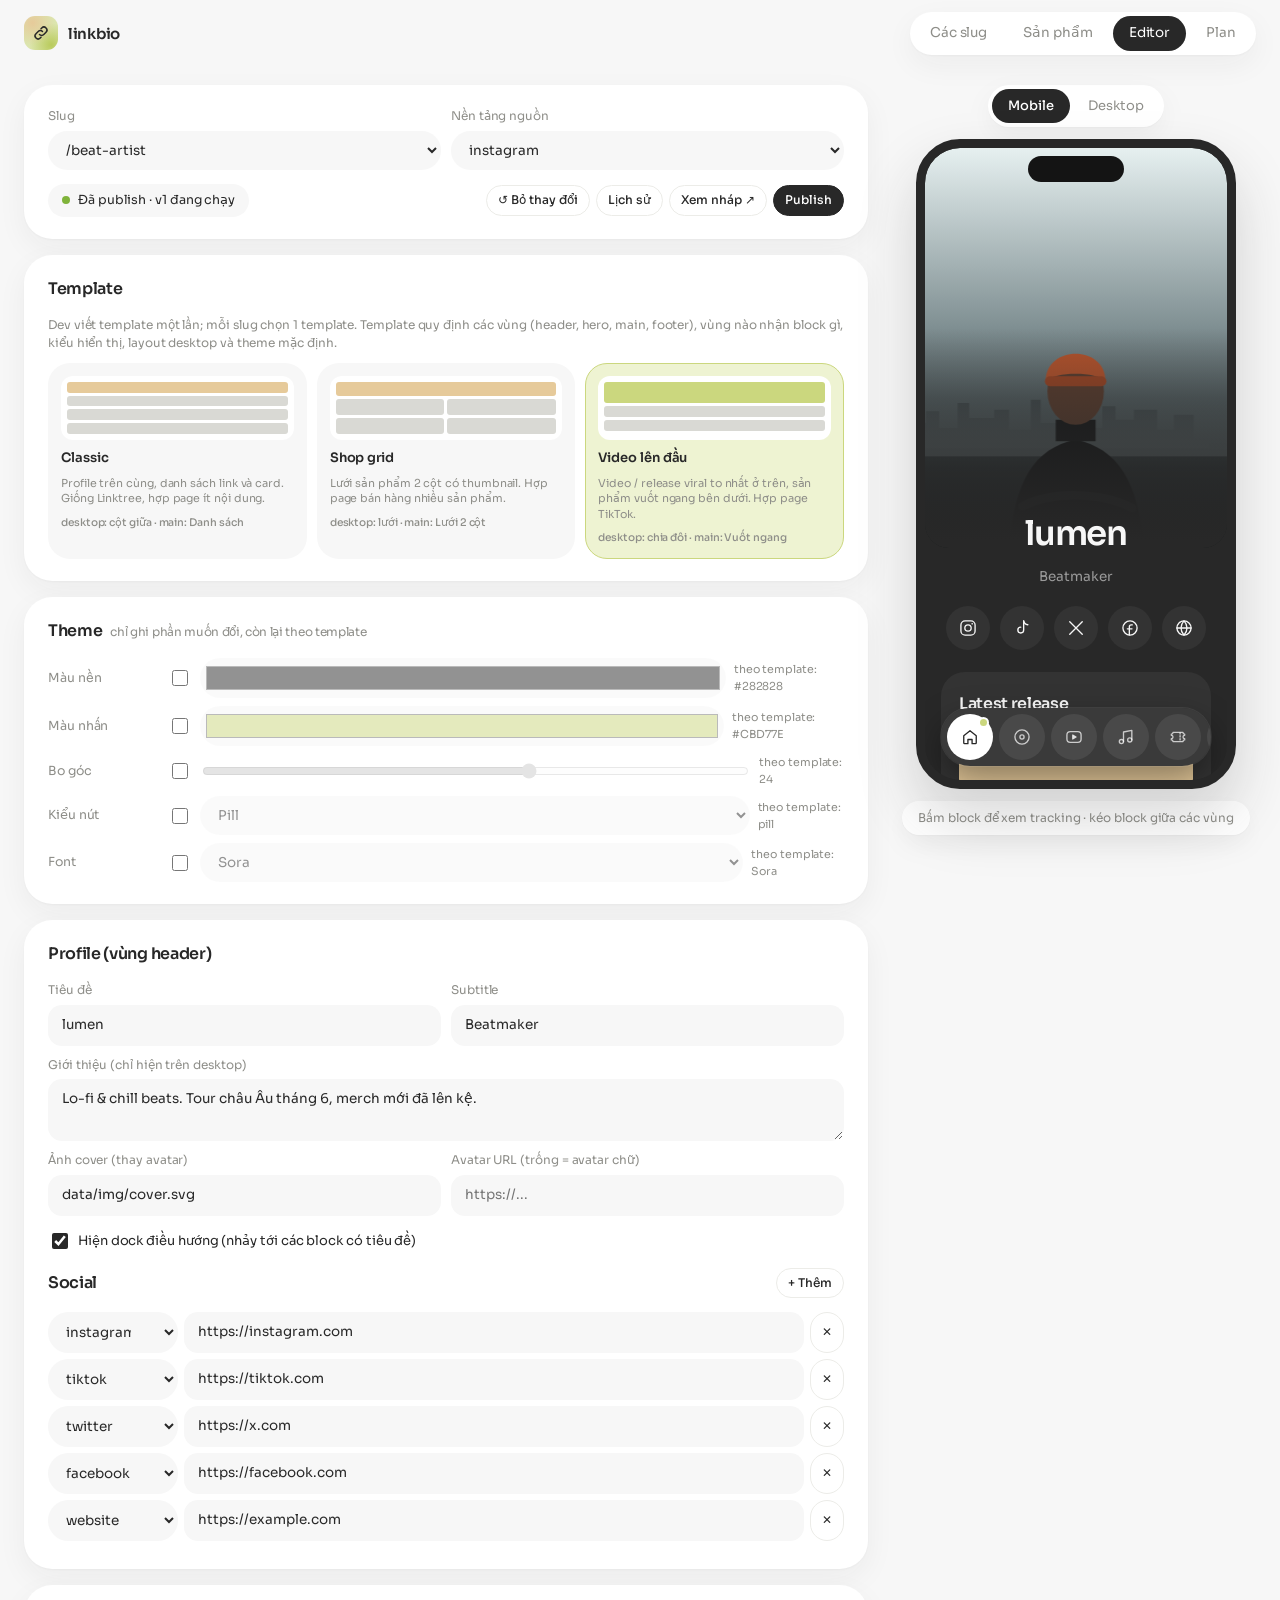
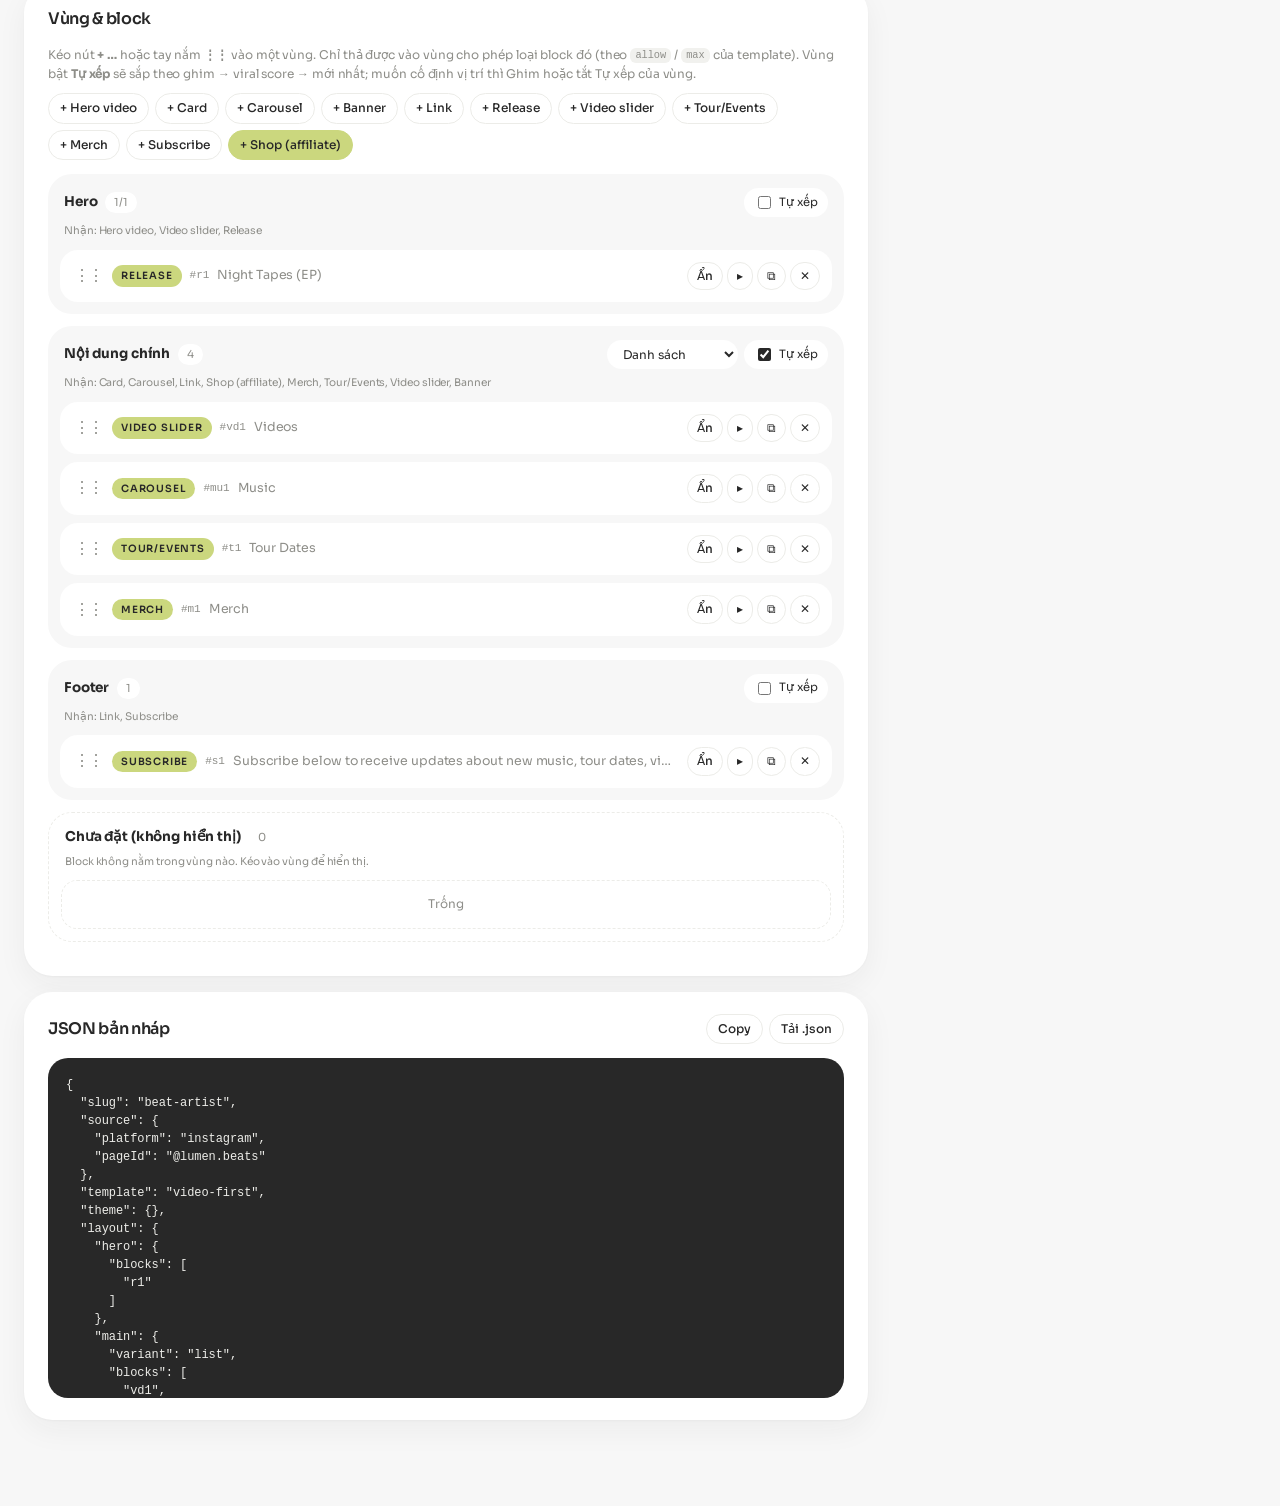
==== editor.html @ 816f0310 "Smart Link-in-Bio: plan và demo UI tĩnh - plan.html: kế hoạch hệ thống - demo/: landing theo slug, t" ====
<!doctype html>
<html lang="vi">
<head>
<meta charset="utf-8">
<meta name="viewport" content="width=device-width, initial-scale=1">
<title>Link-in-Bio Editor</title>
<link rel="preconnect" href="https://fonts.googleapis.com"><link rel="preconnect" href="https://fonts.gstatic.com" crossorigin>
<link rel="stylesheet" href="https://fonts.googleapis.com/css2?family=Sora:wght@300;400;500;600;700&display=swap">
<link rel="stylesheet" href="assets/ui.css">
<link rel="stylesheet" href="assets/page.css">
<style>
  .wrap{display:grid;grid-template-columns:minmax(0,1fr) 360px;gap:28px;max-width:1280px;margin:0 auto;padding:18px 24px 70px}
  .wrap.desk{grid-template-columns:440px minmax(0,1fr);max-width:none}
  .panel{background:var(--surface);border-radius:var(--r);padding:22px 24px;margin-bottom:16px;box-shadow:var(--shadow)}
  .panel h2{font-size:16px;font-weight:600;letter-spacing:-.02em;margin:0 0 14px;display:flex;align-items:center;gap:8px;flex-wrap:wrap}
  .panel h2 .sp{margin-left:auto;display:flex;gap:6px;flex-wrap:wrap}
  .row{display:grid;grid-template-columns:repeat(2,minmax(0,1fr));gap:10px}
  label.f{display:flex;flex-direction:column;gap:5px;font-size:12px;color:var(--muted);min-width:0}
  label.f.full{grid-column:1/-1}
  label.ck{flex-direction:row;align-items:center;gap:7px;color:var(--text);font-size:13px;padding-top:18px}
  input,select,textarea{font:inherit;font-size:13.5px;color:var(--text);background:var(--bg);border:1px solid transparent;border-radius:14px;padding:9px 13px;width:100%;min-width:0}
  select{border-radius:99px;padding-right:30px}
  input[type=checkbox]{accent-color:#282828;width:16px;height:16px;padding:0}
  input[type=color]{padding:3px;height:40px;border-radius:99px}
  input[type=range]{padding:0;accent-color:#282828}
  input:disabled,select:disabled{opacity:.5}
  textarea{resize:vertical;min-height:60px}
  input:focus,select:focus,textarea:focus{outline:3px solid var(--accent-soft);border-color:var(--olive)}
  .hint{font-size:12px;color:var(--muted);margin:0 0 10px;line-height:1.55}

  /* Thanh trạng thái publish */
  .pubbar{display:flex;align-items:center;gap:10px;flex-wrap:wrap}
  .pill-st{display:inline-flex;align-items:center;gap:8px;font-size:12.5px;background:var(--bg);border-radius:99px;padding:7px 14px}
  .pill-st i{width:8px;height:8px;border-radius:50%;background:#7fb33a}
  .pill-st.dirty i{background:#E6A23C}
  .pubbar .sp{margin-left:auto;display:flex;gap:6px;flex-wrap:wrap}

  /* Template picker */
  .tpls{display:grid;grid-template-columns:repeat(3,minmax(0,1fr));gap:10px}
  .tpl{cursor:pointer;border:1.5px solid transparent;border-radius:22px;padding:12px;background:var(--bg);display:flex;flex-direction:column;gap:8px;font-size:13px;font-weight:600}
  .tpl input{display:none}
  .tpl:has(input:checked){border-color:var(--olive);background:var(--accent-soft)}
  .tpl small{font-weight:400;color:var(--muted);font-size:11px;line-height:1.4}
  .tpl em{font-style:normal;font-size:10.5px;font-weight:500;color:var(--muted)}
  .mini{height:64px;border-radius:12px;background:var(--surface);display:grid;gap:3px;padding:6px}
  .mini i{border-radius:3px;display:block;background:#d9d9d4}
  .mini .h{background:var(--hazel)} .mini .o{background:var(--olive)}

  /* Theme override */
  .ov{display:grid;grid-template-columns:110px 22px minmax(0,1fr);gap:8px 10px;align-items:center;font-size:12.5px}
  .ov span.k{color:var(--muted)}
  .ov small{color:var(--muted);font-size:11px}

  /* Vùng & block */
  .palette{display:flex;gap:6px;flex-wrap:wrap;margin-bottom:14px}
  .palette .btn{cursor:grab}
  .zone{border-radius:24px;background:var(--bg);padding:12px;margin-bottom:12px;transition:box-shadow .15s,opacity .15s}
  .zone-h{display:flex;align-items:center;gap:8px;flex-wrap:wrap;margin:2px 4px 10px}
  .zone-h b{font-size:13.5px;letter-spacing:-.01em}
  .zone-h .cnt{font-size:11px;color:var(--muted);background:var(--surface);border-radius:99px;padding:2px 9px}
  .zone-h .allow{font-size:10.5px;color:var(--muted);width:100%;margin-top:-2px}
  .zone-h .ctl{margin-left:auto;display:flex;gap:6px;align-items:center}
  .zone-h select{font-size:12px;padding:5px 26px 5px 11px;background:var(--surface);width:auto}
  .zone-h label{display:flex;align-items:center;gap:5px;font-size:11.5px;color:var(--text);background:var(--surface);border-radius:99px;padding:5px 10px;cursor:pointer}
  .zone-h label input{width:13px;height:13px}
  .zone.unplaced{background:transparent;border:1.5px dashed var(--border)}
  .zone .empty{font-size:12px;color:var(--muted);text-align:center;padding:14px;border:1.5px dashed var(--border);border-radius:16px}
  .zone.can{box-shadow:0 0 0 2px var(--olive)}
  .zone.deny{opacity:.45}
  .zone.over{box-shadow:0 0 0 3px var(--olive),0 10px 30px rgba(203,215,126,.35)}
  .blk{border-radius:18px;padding:12px;margin-bottom:8px;background:var(--surface);transition:opacity .15s}
  .blk:last-child{margin-bottom:0}
  .blk.dragging{opacity:.35}
  .blk.is-hidden{opacity:.5}
  .blk.drop-before{box-shadow:0 -3px 0 0 var(--olive)}
  .blk.drop-after{box-shadow:0 3px 0 0 var(--olive)}
  .blk-h{display:flex;align-items:center;gap:8px}
  .blk:not(.collapsed) .blk-h{margin-bottom:10px}
  .blk.collapsed .row{display:none}
  .handle{cursor:grab;color:var(--muted);font-size:16px;line-height:1;padding:4px 2px;user-select:none;letter-spacing:-2px}
  .blk-h .ty{font-size:10px;font-weight:600;text-transform:uppercase;letter-spacing:.08em;color:#282828;background:var(--olive);padding:3px 9px;border-radius:99px;white-space:nowrap}
  .blk-h .id{font-family:ui-monospace,Menlo,monospace;font-size:11px;color:var(--muted)}
  .blk-h .sum{font-size:12.5px;color:var(--muted);white-space:nowrap;overflow:hidden;text-overflow:ellipsis;min-width:0;flex:1}
  .blk-h .tools{margin-left:auto;display:flex;gap:4px}
  .blk-h .tools .btn{padding:4px 9px}
  .items{grid-column:1/-1;border-top:1px solid var(--border);padding-top:10px;margin-top:2px}
  .item{display:grid;gap:6px;margin-bottom:6px}
  .item .handle{align-self:center}
  .item input[type=color]{height:34px}
  .soc{display:grid;grid-template-columns:130px 1fr auto;gap:6px;margin-bottom:6px}
  .colpick{display:flex;flex-wrap:wrap;gap:6px}
  .colpick .pill{display:inline-flex;align-items:center;gap:6px;background:var(--bg);border-radius:99px;padding:6px 12px;font-size:12.5px;cursor:pointer}
  .colpick input{width:14px;height:14px}

  /* Preview */
  .side{position:sticky;top:70px;align-self:start;display:flex;flex-direction:column;align-items:center;gap:12px;min-width:0}
  .phone-frame .screen .lb-page:not(:has(.lb-has-cover)){padding-top:46px}
  .browser{display:none}
  .browser .vp{position:relative;overflow:hidden}
  .browser .screen{width:1280px;height:800px;transform-origin:0 0;overflow-y:auto;position:absolute;left:0;top:0}
  .desk .phone-frame{display:none}
  .desk .browser{display:block}
  .screen [data-block-id][draggable=true]{cursor:grab}
  .screen .dnd-src{opacity:.35}
  .screen .dnd-before{box-shadow:-4px 0 0 0 #CBD77E,0 -4px 0 0 #CBD77E!important}
  .screen .dnd-after{box-shadow:4px 0 0 0 #CBD77E,0 4px 0 0 #CBD77E!important}
  .screen .lb-region.dnd-over{outline:3px solid #CBD77E;outline-offset:4px;border-radius:12px}
  .screen .lb-region.dnd-deny{outline:3px dashed #d9534f;outline-offset:4px;border-radius:12px}
  .log{font-size:12px;line-height:1.5;color:var(--muted);background:var(--surface);border-radius:20px;padding:8px 16px;box-shadow:var(--shadow);text-align:center;max-width:100%}
  pre{background:var(--code-bg);color:var(--code-text);padding:18px;border-radius:20px;overflow:auto;font-size:12px;line-height:1.5;max-height:340px;margin:0}

  /* Dialog publish / lịch sử */
  dialog{border:0;border-radius:32px;padding:0;width:min(600px,calc(100% - 24px));background:var(--surface);color:var(--text);box-shadow:0 40px 100px rgba(40,40,40,.3)}
  dialog::backdrop{background:rgba(40,40,40,.35);backdrop-filter:blur(3px)}
  .dlg{padding:24px 26px 22px}
  .dlg h3{margin:0 0 4px;font-size:20px;letter-spacing:-.03em;font-weight:600}
  .dlg .foot{display:flex;gap:8px;justify-content:flex-end;margin-top:18px;align-items:center}
  .dlg .foot .l{margin-right:auto}
  .changes{list-style:none;padding:0;margin:12px 0;display:flex;flex-direction:column;gap:6px;font-size:13px}
  .changes li{background:var(--bg);border-radius:12px;padding:8px 12px}
  .vers{display:flex;flex-direction:column;gap:8px;max-height:56vh;overflow:auto;margin-top:12px}
  .ver{background:var(--bg);border-radius:20px;padding:12px 14px;display:grid;grid-template-columns:auto minmax(0,1fr) auto;gap:4px 12px;align-items:start}
  .ver .vn{font-size:22px;font-weight:300;letter-spacing:-.04em;line-height:1}
  .ver .meta{font-size:12px;color:var(--muted)}
  .ver .note{font-size:13.5px;font-weight:500}
  .ver ul{grid-column:2/-1;margin:4px 0 0;padding-left:16px;font-size:12px;color:var(--muted)}
  .ver .acts{display:flex;gap:6px;flex-wrap:wrap;justify-content:flex-end}
  .ver.cur{box-shadow:inset 0 0 0 2px var(--olive)}
  .tag-cur{font-size:10.5px;background:var(--olive);color:#282828;border-radius:99px;padding:2px 8px;margin-left:6px;font-weight:600}

  @media (max-width:1100px){.wrap.desk{grid-template-columns:1fr}.desk .side{position:static;order:-1}}
  @media (max-width:960px){.wrap{grid-template-columns:1fr;padding:12px 16px 60px}.side{position:static;order:-1}}
  @media (max-width:560px){.row,.tpls{grid-template-columns:1fr}.soc{grid-template-columns:1fr auto}.soc select{grid-column:1/-1}}
</style>
</head>
<body>
<div class="topbar">
  <a class="brand" href="index.html"><span class="mark"><svg viewBox="0 0 24 24" fill="none" stroke="currentColor" stroke-width="2" stroke-linecap="round"><path d="M10 14a4 4 0 0 0 5.7 0l3-3a4 4 0 0 0-5.7-5.7l-1 1"/><path d="M14 10a4 4 0 0 0-5.7 0l-3 3a4 4 0 0 0 5.7 5.7l1-1"/></svg></span>linkbio</a>
  <nav>
    <a href="index.html">Các slug</a>
    <a href="products.html">Sản phẩm</a>
    <a class="on" href="editor.html">Editor</a>
    <a href="../plan.html">Plan</a>
  </nav>
</div>

<div class="wrap" id="wrap">
  <div>
    <div class="panel">
      <div class="row" style="margin-bottom:14px">
        <label class="f">Slug<select id="slugSel"></select></label>
        <label class="f">Nền tảng nguồn<select id="platform"><option>facebook</option><option>tiktok</option><option>instagram</option><option>youtube</option></select></label>
      </div>
      <div class="pubbar">
        <span class="pill-st" id="pubSt"><i></i><span>…</span></span>
        <span class="sp">
          <button class="btn sm" id="discardBtn" type="button" title="Bỏ bản nháp, quay về bản đang chạy">↺ Bỏ thay đổi</button>
          <button class="btn sm" id="historyBtn" type="button">Lịch sử</button>
          <button class="btn sm" id="openBtn" type="button">Xem nháp ↗</button>
          <button class="btn sm primary" id="publishBtn" type="button">Publish</button>
        </span>
      </div>
    </div>

    <div class="panel">
      <h2>Template</h2>
      <p class="hint">Dev viết template một lần; mỗi slug chọn 1 template. Template quy định các vùng (header, hero, main, footer), vùng nào nhận block gì, kiểu hiển thị, layout desktop và theme mặc định.</p>
      <div class="tpls" id="tpls"></div>
    </div>

    <div class="panel">
      <h2>Theme <span style="font-weight:400;font-size:12px;color:var(--muted)">chỉ ghi phần muốn đổi, còn lại theo template</span></h2>
      <div class="ov" id="themeOv"></div>
    </div>

    <div class="panel">
      <h2>Profile (vùng header)</h2>
      <div class="row">
        <label class="f">Tiêu đề<input data-p="profile.title"></label>
        <label class="f">Subtitle<input data-p="profile.subtitle"></label>
        <label class="f full">Giới thiệu (chỉ hiện trên desktop)<textarea data-p="profile.about" rows="2"></textarea></label>
        <label class="f">Ảnh cover (thay avatar)<input data-p="profile.cover" placeholder="data/img/cover.svg"></label>
        <label class="f">Avatar URL (trống = avatar chữ)<input data-p="profile.avatar" placeholder="https://..."></label>
        <label class="f full ck" style="padding-top:4px"><input type="checkbox" id="navCk"> Hiện dock điều hướng (nhảy tới các block có tiêu đề)</label>
      </div>
      <h2 style="margin-top:16px">Social<span class="sp"><button class="btn sm" id="addSoc" type="button">+ Thêm</button></span></h2>
      <div id="socials"></div>
    </div>

    <div class="panel">
      <h2>Vùng &amp; block</h2>
      <p class="hint">Kéo nút <b>+ …</b> hoặc tay nắm <b>⋮⋮</b> vào một vùng. Chỉ thả được vào vùng cho phép loại block đó (theo <code>allow</code> / <code>max</code> của template). Vùng bật <b>Tự xếp</b> sẽ sắp theo ghim → viral score → mới nhất; muốn cố định vị trí thì Ghim hoặc tắt Tự xếp của vùng.</p>
      <div class="palette" id="palette"></div>
      <div id="zones"></div>
    </div>

    <div class="panel">
      <h2>JSON bản nháp
        <span class="sp">
          <button class="btn sm" id="copyBtn" type="button">Copy</button>
          <button class="btn sm" id="dlBtn" type="button">Tải .json</button>
        </span>
      </h2>
      <pre id="json"></pre>
    </div>
  </div>

  <aside class="side">
    <div class="seg" role="tablist">
      <button type="button" class="on" data-dev="mobile">Mobile</button>
      <button type="button" data-dev="desktop">Desktop</button>
    </div>
    <div class="phone-frame"><div class="screen" id="pvMobile"></div></div>
    <div class="browser">
      <div class="bar"><i></i><i></i><i></i><span id="url">links.example.com/slug</span></div>
      <div class="vp" id="vp"><div class="screen" id="pvDesk"></div></div>
    </div>
    <div class="log" id="log">Bấm block để xem tracking · kéo block giữa các vùng</div>
  </aside>
</div>

<dialog id="pubDlg">
  <form class="dlg" method="dialog" id="pubForm">
    <h3 id="pubTitle">Publish</h3>
    <div class="hint" id="pubSub"></div>
    <ul class="changes" id="pubChanges"></ul>
    <label class="f full">Ghi chú (ai sửa gì, vì sao)<input id="pubNote" placeholder="vd. Đổi video hero theo trend tuần này"></label>
    <div class="foot">
      <button class="btn" type="button" id="pubCancel">Hủy</button>
      <button class="btn primary" type="submit">Publish &amp; build lại</button>
    </div>
  </form>
</dialog>

<dialog id="hisDlg">
  <div class="dlg">
    <h3>Lịch sử phiên bản</h3>
    <div class="hint">Mỗi lần Publish lưu 1 bản JSON. Khôi phục = publish lại nội dung bản cũ thành phiên bản mới, lịch sử không bị xóa.</div>
    <div class="vers" id="vers"></div>
    <div class="foot">
      <button class="btn sm l" type="button" id="wipeBtn" title="Xóa nháp và lịch sử của slug này trong trình duyệt">Xóa dữ liệu demo của slug</button>
      <button class="btn" type="button" id="hisClose">Đóng</button>
    </div>
  </div>
</dialog>

<script src="data/templates.js"></script>
<script src="data/sites.js"></script>
<script src="data/products.js"></script>
<script src="assets/meta.js"></script>
<script src="assets/store.js"></script>
<script src="assets/versions.js"></script>
<script src="assets/render.js"></script>
<script src="assets/editor.js"></script>
</body>
</html>
---- assets/ui.css ----
/* Giao diện chung cho hub và editor.
   Design system: Sora · #282828 · #FFFFFF · #F7F7F7 · olive #CBD77E · hazel #E6CA9A */
:root{
  --bg:#F7F7F7; --surface:#FFFFFF; --surface-2:#F1F1EE; --text:#282828; --muted:#8E8E89;
  --border:#ECECE8; --accent:#7E8E22; --accent-soft:#EEF3D2; --olive:#CBD77E; --hazel:#E6CA9A;
  --ink:#282828; --on-ink:#FFFFFF; --ok:#5d7a1c; --ok-soft:#eef3d2;
  --code-bg:#282828; --code-text:#EDEDE9;
  --shadow:0 1px 2px rgba(40,40,40,.03),0 10px 30px rgba(40,40,40,.05);
  --r:28px;
}
@media (prefers-color-scheme: dark){
  :root:not([data-theme="light"]){
    --bg:#1E1E1E; --surface:#282828; --surface-2:#333333; --text:#F7F7F7; --muted:#9a9a93;
    --border:#363636; --accent:#CBD77E; --accent-soft:#353a1f; --ink:#F7F7F7; --on-ink:#282828;
    --code-bg:#141414; --shadow:none;
  }
}
*{box-sizing:border-box}
body{margin:0;background:var(--bg);color:var(--text);font:14.5px/1.55 "Sora",-apple-system,BlinkMacSystemFont,"Segoe UI",Roboto,sans-serif;-webkit-font-smoothing:antialiased;letter-spacing:-.005em}
a{color:var(--accent)}
code{font-family:ui-monospace,SFMono-Regular,Menlo,monospace;font-size:.86em;background:var(--surface-2);padding:.12em .5em;border-radius:6px}

/* Brand mark: gradient mờ olive/hazel */
.mark{width:34px;height:34px;border-radius:11px;display:grid;place-items:center;color:#282828;flex:none;
  background:radial-gradient(circle at 25% 20%,#E6CA9A 0,transparent 60%),radial-gradient(circle at 80% 85%,#B9CB5C 0,transparent 55%),#DCE5AE}
.mark svg{width:18px;height:18px}

.topbar{display:flex;align-items:center;gap:14px;padding:12px 24px;background:var(--bg);position:sticky;top:0;z-index:5;backdrop-filter:blur(10px)}
.topbar .brand{font-weight:600;font-size:15px;display:flex;align-items:center;gap:10px;color:var(--text);text-decoration:none;letter-spacing:-.02em}
.topbar nav{display:flex;gap:4px;margin-left:auto;flex-wrap:wrap;background:var(--surface);padding:4px;border-radius:99px;box-shadow:var(--shadow)}
.topbar nav a{color:var(--muted);text-decoration:none;padding:7px 16px;border-radius:99px;font-size:13.5px}
.topbar nav a:hover{color:var(--text)}
.topbar nav a.on{background:var(--ink);color:var(--on-ink)}

.btn{display:inline-flex;align-items:center;gap:6px;font:inherit;font-size:13px;font-weight:500;padding:8px 16px;border-radius:99px;border:1px solid var(--border);background:var(--surface);color:var(--text);cursor:pointer;text-decoration:none;transition:background .15s,border-color .15s}
.btn:hover{border-color:var(--muted)}
.btn.primary{background:var(--ink);border-color:var(--ink);color:var(--on-ink)}
.btn.olive{background:var(--olive);border-color:var(--olive);color:#282828}
.btn.sm{padding:5px 11px;font-size:12px}

.seg{display:inline-flex;background:var(--surface);border-radius:99px;padding:4px;gap:2px;box-shadow:var(--shadow)}
.seg button{font:inherit;font-size:13px;border:0;background:transparent;color:var(--muted);padding:7px 16px;border-radius:99px;cursor:pointer}
.seg button.on{background:var(--ink);color:var(--on-ink);font-weight:500}

.phone-frame{width:320px;max-width:100%;height:650px;border-radius:44px;border:9px solid #282828;background:#282828;overflow:hidden;box-shadow:0 30px 60px rgba(40,40,40,.18);position:relative}
.phone-frame::before{content:"";position:absolute;top:8px;left:50%;transform:translateX(-50%);width:96px;height:26px;background:#141414;border-radius:99px;z-index:2}
.phone-frame iframe,.phone-frame .screen{width:100%;height:100%;border:0;display:block;border-radius:35px;overflow-y:auto;scrollbar-width:none}
.phone-frame .screen::-webkit-scrollbar{display:none}

.browser{width:100%;border-radius:22px;overflow:hidden;background:var(--surface);box-shadow:0 30px 60px rgba(40,40,40,.12)}
.browser .bar,.browser .tb{height:38px;background:var(--surface);display:flex;align-items:center;gap:7px;padding:0 16px;border-bottom:1px solid var(--border)}
.browser .bar i,.browser .tb i{width:10px;height:10px;border-radius:50%;background:var(--border)}
.browser .bar span,.browser .tb span{margin-left:10px;font-size:11.5px;color:var(--text);font-weight:500;background:var(--surface-2);border-radius:99px;padding:4px 14px}

@media (max-width:700px){.topbar{padding:10px 16px}.topbar nav a{padding:6px 12px}}
---- assets/page.css ----
/* Landing page — design system:
   Sora · Lunar Shadow #282828 · Clean White #FFFFFF · Gray Whisper #F7F7F7
   Gentle Olive #CBD77E · Winter Hazel #E6CA9A
   Scoped dưới .lb-root để dùng chung ở editor preview. Mobile-first; desktop
   dùng container query để preview desktop trong editor đúng như trang thật. */
.lb-root{
  --lb-bg:#F7F7F7; --lb-accent:#CBD77E; --lb-cols:2;
  --lb-ink:#282828; --lb-ink-2:#323232; --lb-on-ink:#FFFFFF;
  --lb-olive:#CBD77E; --lb-hazel:#E6CA9A;
  --lb-card:#FFFFFF; --lb-soft:#F3F3F0; --lb-text:#282828; --lb-muted:#8E8E89; --lb-line:#EDEDE9;
  --lb-tint:color-mix(in srgb,var(--lb-accent) 26%,var(--lb-card));
  --lb-shadow:0 1px 2px rgba(40,40,40,.03),0 10px 30px rgba(40,40,40,.05);
  --lb-r:28px; --lb-r-in:20px; --lb-pad:16px;
  container-type:inline-size; position:relative;
  background:var(--lb-bg); color:var(--lb-text);
  font-family:var(--lb-font,"Sora",-apple-system,BlinkMacSystemFont,"Segoe UI",Roboto,sans-serif);
  -webkit-font-smoothing:antialiased; letter-spacing:-.005em;
}
.lb-root.lb-white{--lb-card:#F7F7F7; --lb-soft:#FFFFFF; --lb-shadow:none}
.lb-root.lb-dark{
  --lb-card:#333333; --lb-soft:#3C3C3C; --lb-text:#F7F7F7; --lb-muted:rgba(247,247,247,.55); --lb-line:rgba(255,255,255,.08);
  --lb-ink:#F7F7F7; --lb-ink-2:#EDEDE9; --lb-on-ink:#282828; --lb-shadow:none;
  --lb-tint:color-mix(in srgb,var(--lb-accent) 22%,#333333);
}
.lb-root *{box-sizing:border-box}
.lb-page{max-width:480px;margin:0 auto;padding:28px var(--lb-pad) 20px;position:relative}
.lb-root a{color:inherit;text-decoration:none;-webkit-tap-highlight-color:transparent}
.lb-ic{display:grid;place-items:center;width:20px;height:20px;flex:none}
.lb-ic svg{width:100%;height:100%}

/* Nút tròn dùng chung */
.lb-round{flex:none;width:44px;height:44px;border-radius:50%;display:grid;place-items:center;background:var(--lb-soft);color:var(--lb-text);transition:transform .2s,background .2s}
.lb-round-sm{width:34px;height:34px}
.lb-round-sm .lb-ic{width:16px;height:16px}
.lb-root .lb-round-olive{background:var(--lb-olive);color:#282828}
.lb-root .lb-round-white{background:#FFFFFF;color:#282828}
a:hover > .lb-round:last-child,a:hover .lb-pr-go{transform:rotate(45deg)}
.lb-chip{display:inline-flex;align-items:center;font-size:11.5px;font-weight:500;color:#5f5f5a;background:#FFFFFF;border:1px solid #EDEDE9;padding:5px 12px;border-radius:99px;white-space:nowrap}

.lb-cover{display:none;background:radial-gradient(circle at 20% 30%,var(--lb-hazel),transparent 55%),radial-gradient(circle at 80% 70%,var(--lb-olive),transparent 55%),#E9EBDD;background-size:cover;background-position:center}

/* ---------- Profile ---------- */
.lb-profile{text-align:center;margin-bottom:22px}
.lb-avatar{width:92px;height:92px;border-radius:50%;margin:0 auto 14px;display:grid;place-items:center;object-fit:cover;flex:none;
  box-shadow:0 0 0 4px var(--lb-card),0 12px 30px rgba(40,40,40,.10)}
.lb-avatar-blob{font-size:34px;font-weight:600;color:#282828;
  background:radial-gradient(circle at 25% 20%,#E6CA9A 0,transparent 58%),radial-gradient(circle at 80% 85%,#B9CB5C 0,transparent 55%),#DCE5AE}
.lb-title{font-size:24px;margin:0 0 4px;letter-spacing:-.03em;font-weight:600}
.lb-subtitle{margin:0;color:var(--lb-muted);font-size:13.5px;font-weight:400}
.lb-about{display:none;margin:14px 0 0;color:var(--lb-muted);font-size:14px;line-height:1.65;font-weight:300}
.lb-socials{display:flex;justify-content:center;gap:10px;margin-top:18px;flex-wrap:wrap}
.lb-social{width:44px;height:44px;display:grid;place-items:center;border-radius:50%;background:var(--lb-card);box-shadow:var(--lb-shadow);transition:transform .15s,background .15s}
.lb-social:hover{transform:translateY(-2px);background:var(--lb-olive);color:#282828}

/* Profile có ảnh cover: tràn viền, mờ dần xuống nền */
.lb-has-cover{margin-top:-28px}
.lb-has-cover .lb-avatar{display:none}
.lb-pcover{position:relative;height:400px;margin:0 calc(-1 * var(--lb-pad));background-size:cover;background-position:center top;border-radius:0 0 var(--lb-r) var(--lb-r)}
.lb-pcover::after{content:"";position:absolute;inset:0;border-radius:inherit;background:linear-gradient(to bottom,transparent 45%,var(--lb-bg) 98%)}
.lb-has-cover .lb-pinfo{position:relative;margin-top:-40px}
.lb-has-cover .lb-title{font-size:34px;letter-spacing:-.04em;margin:0 0 6px}

/* ---------- Blocks ---------- */
.lb-blocks{display:flex;flex-direction:column;gap:14px}
/* Vùng của template: hero / main / footer. Kiểu hiển thị của vùng: list | grid-2 | carousel */
.lb-region{display:flex;flex-direction:column;gap:14px;min-width:0}
.lb-v-grid-2{display:grid;grid-template-columns:repeat(2,minmax(0,1fr));gap:12px;align-items:stretch}
.lb-v-grid-2 > .lb-wide{grid-column:1/-1}
.lb-track{display:flex;gap:12px;overflow-x:auto;scroll-snap-type:x mandatory;scrollbar-width:none;margin:0 calc(-1 * var(--lb-pad));padding:2px var(--lb-pad) 8px}
.lb-track::-webkit-scrollbar{display:none}
.lb-track > .lb-block{flex:0 0 64%;scroll-snap-align:start}
/* Card trong lưới / hàng vuốt: dạng dọc, nút ↗ hoặc số liệu ở góc */
.lb-v-grid-2 > .lb-card:not(.lb-wide),.lb-track > .lb-card{flex-direction:column;align-items:flex-start;gap:12px;padding:16px;position:relative}
.lb-v-grid-2 > .lb-card:not(.lb-wide) > .lb-round,.lb-track > .lb-card > .lb-round,
.lb-v-grid-2 > .lb-card:not(.lb-wide) > .lb-metric,.lb-track > .lb-card > .lb-metric{position:absolute;right:12px;top:12px}
.lb-v-grid-2 > .lb-card:not(.lb-wide) > .lb-metric,.lb-track > .lb-card > .lb-metric{font-size:24px}
.lb-v-grid-2 > .lb-card:not(.lb-wide) .lb-card-title,.lb-track > .lb-card .lb-card-title{font-size:14px}
/* Vùng trống (chỉ hiện trong editor để thả block vào) */
.lb-region-empty{border:2px dashed rgba(128,128,128,.35);border-radius:var(--lb-r);min-height:68px;display:grid;place-items:center}
.lb-empty-hint{font-size:12px;color:var(--lb-muted)}
/* Kiểu nút "rounded" (theme.button) thay cho pill */
.lb-btn-rounded .lb-link,.lb-root.lb-btn-rounded .lb-ev-btn,.lb-root.lb-btn-rounded .lb-sub-btn,.lb-root.lb-btn-rounded .lb-rel-cta,.lb-btn-rounded .lb-shop-tab{border-radius:14px}
.lb-btn-rounded .lb-sub-form,.lb-btn-rounded .lb-sub-ok{border-radius:18px}
.lb-btn-rounded .lb-link .lb-round,.lb-btn-rounded .lb-banner .lb-round{border-radius:12px}
.lb-block{display:block;transition:transform .2s ease,box-shadow .2s ease;min-width:0;scroll-margin-top:16px}
a.lb-block:active{transform:scale(.985)}
.lb-card-shell,.lb-section{background:var(--lb-card);border-radius:var(--lb-r);box-shadow:var(--lb-shadow)}
.lb-section{padding:20px 18px}

.lb-sec-h{display:flex;align-items:center;justify-content:space-between;gap:12px;margin:0 0 16px}
.lb-sec-title{font-size:16px;font-weight:600;letter-spacing:-.02em;margin:0}
.lb-viewall{display:inline-flex;align-items:center;gap:8px;font-size:12px;color:var(--lb-muted);white-space:nowrap}
.lb-viewall:hover{color:var(--lb-text)}

.lb-ph-ic{width:28px;height:28px;color:rgba(40,40,40,.55)}

/* Hero video */
.lb-hero{padding:10px}
.lb-hero-media{position:relative;aspect-ratio:16/10;display:grid;place-items:center;border-radius:var(--lb-r-in);overflow:hidden}
.lb-root .lb-play{width:60px;height:60px;background:var(--lb-olive);color:#282828;box-shadow:0 0 0 8px rgba(203,215,126,.35)}
.lb-play .lb-ic{width:22px;height:22px;margin-left:3px}
.lb-badge{position:absolute;left:12px;top:12px}
.lb-hero-foot{display:flex;align-items:center;gap:12px;padding:12px 6px 4px 10px}
.lb-hero-text{flex:1;font-weight:600;font-size:16px;letter-spacing:-.02em}

/* Carousel */
.lb-car-track{display:flex;gap:12px;overflow-x:auto;scroll-snap-type:x mandatory;scrollbar-width:none;margin:0 -18px;padding:0 18px}
.lb-car-track::-webkit-scrollbar{display:none}
.lb-car-item{flex:none;width:136px;scroll-snap-align:start}
.lb-car-media{height:136px;border-radius:var(--lb-r-in);display:grid;place-items:center;background-color:var(--lb-soft);background-repeat:no-repeat;background-position:center;background-size:78% auto}
.lb-car-text{padding:10px 4px 0;font-size:13px;font-weight:500;white-space:nowrap;overflow:hidden;text-overflow:ellipsis}

/* Card dạng hàng (như "Energy Consumption") */
.lb-card{display:flex;align-items:center;gap:14px;padding:14px 14px 14px 14px}
.lb-card-media{flex:none;width:56px;height:56px;border-radius:50%;display:grid;place-items:center}
.lb-card-ic{background:var(--lb-tint);color:#5d6a1c}
.lb-dark .lb-card-ic{color:var(--lb-olive)}
.lb-card-body{flex:1;min-width:0}
.lb-card-title{font-weight:600;font-size:15px;letter-spacing:-.02em;display:flex;align-items:center;gap:8px;flex-wrap:wrap}
.lb-card-sub{color:var(--lb-muted);font-size:12px;margin-top:3px}
.lb-root .lb-hot{font-size:10.5px;font-weight:600;background:var(--lb-olive);color:#282828;padding:2px 9px;border-radius:99px}
.lb-metric{flex:none;font-size:34px;font-weight:300;letter-spacing:-.04em;line-height:1;padding-right:4px}
.lb-metric small{font-size:10px;color:var(--lb-muted);margin-left:4px;letter-spacing:0}

/* Link: pill trắng · primary: pill sọc tối (như "Intercom call") */
.lb-link{display:flex;align-items:center;gap:12px;padding:8px 8px 8px 22px;border-radius:99px;background:var(--lb-card);box-shadow:var(--lb-shadow);font-weight:500;font-size:15px}
.lb-link-t{flex:1;min-width:0;white-space:nowrap;overflow:hidden;text-overflow:ellipsis}
.lb-root .lb-link-primary{padding:8px;color:var(--lb-on-ink);text-align:center;font-weight:600;
  background:repeating-linear-gradient(135deg,var(--lb-ink) 0 16px,var(--lb-ink-2) 16px 32px);box-shadow:0 12px 28px rgba(40,40,40,.18)}
.lb-link-primary .lb-round{width:52px;height:52px}
.lb-link:hover{transform:translateY(-2px)}

/* Banner: nền olive/hazel */
.lb-root .lb-banner{display:flex;align-items:center;gap:14px;padding:20px 14px 20px 22px;border-radius:var(--lb-r);color:#282828;
  background:radial-gradient(circle at 92% 0%,rgba(255,255,255,.55),transparent 45%),var(--lb-accent)}
.lb-banner-body{flex:1;min-width:0}
.lb-banner-title{font-weight:600;font-size:17px;letter-spacing:-.02em}
.lb-banner-sub{font-size:12.5px;opacity:.7;margin-top:3px}

/* Release */
.lb-rel-card{display:block;position:relative;border-radius:var(--lb-r-in);overflow:hidden}
.lb-rel-art{aspect-ratio:1/1;background-repeat:no-repeat;background-position:center 40%;background-size:64% auto;transition:transform .4s}
.lb-rel-card:hover .lb-rel-art{transform:scale(1.025)}
.lb-root .lb-rel-cta{position:absolute;left:50%;bottom:8%;transform:translateX(-50%);display:inline-flex;align-items:center;gap:8px;background:#FFFFFF;color:#282828;font-weight:600;font-size:14px;padding:11px 20px 11px 16px;border-radius:99px;white-space:nowrap;box-shadow:0 8px 20px rgba(40,40,40,.12)}
.lb-rel-cta .lb-ic{width:16px;height:16px}
.lb-rel-name{font-size:13px;color:var(--lb-muted);margin-top:12px;padding-left:4px}

/* Video slider */
.lb-vid-box{position:relative}
.lb-vid-track{display:flex;overflow-x:auto;scroll-snap-type:x mandatory;scrollbar-width:none;border-radius:var(--lb-r-in)}
.lb-vid-track::-webkit-scrollbar{display:none}
.lb-vid-item{flex:0 0 100%;scroll-snap-align:start;position:relative}
.lb-vid-art{aspect-ratio:16/10;background-repeat:no-repeat;background-position:center;background-size:auto 46%;display:grid;place-items:center}
.lb-vid-cap{position:absolute;left:12px;bottom:12px}
.lb-vid-nav{position:absolute;top:50%;transform:translateY(-50%);width:40px;height:40px;border-radius:50%;border:0;cursor:pointer;
  background:#FFFFFF;color:#282828;display:grid;place-items:center;box-shadow:0 6px 16px rgba(40,40,40,.12);transition:transform .15s}
.lb-vid-nav .lb-ic{width:18px;height:18px}
.lb-vid-nav:hover{transform:translateY(-50%) scale(1.06)}
.lb-prev{left:12px}.lb-next{right:12px}

/* Events: danh sách có vạch ngăn (như "Energy saving") */
.lb-ev-list{display:flex;flex-direction:column}
.lb-ev{display:flex;align-items:center;gap:14px;padding:14px 0;border-top:1px solid var(--lb-line);transition:opacity .15s}
.lb-ev:first-child{border-top:0;padding-top:2px}
.lb-ev:hover{opacity:.8}
.lb-ev-date{flex:none;width:56px;height:56px;border-radius:50%;background:var(--lb-tint);display:flex;flex-direction:column;align-items:center;justify-content:center;line-height:1}
.lb-ev-d{font-size:20px;font-weight:300;letter-spacing:-.04em}
.lb-ev-m{font-size:9.5px;font-weight:600;letter-spacing:.08em;margin-top:3px;color:var(--lb-muted)}
.lb-ev-info{flex:1;min-width:0}
.lb-ev-venue{font-weight:600;font-size:15px;letter-spacing:-.02em}
.lb-ev-city{font-size:12px;margin-top:3px;color:var(--lb-muted)}
.lb-root .lb-ev-btn{flex:none;background:var(--lb-ink);color:var(--lb-on-ink);font-size:12.5px;font-weight:500;padding:9px 16px;border-radius:99px}

/* Products */
.lb-pr-grid{display:grid;grid-template-columns:repeat(2,minmax(0,1fr));gap:12px}
.lb-pr{display:block}
.lb-pr-img{position:relative;aspect-ratio:1/1;background:var(--lb-soft) center/80% auto no-repeat;border-radius:var(--lb-r-in);display:grid;place-items:center}
.lb-root .lb-pr-go{position:absolute;right:8px;top:8px;background:var(--lb-card)}
.lb-pr-name{font-size:14px;margin-top:12px;font-weight:600;letter-spacing:-.02em;padding-left:4px}
.lb-pr-price{font-size:22px;font-weight:300;letter-spacing:-.04em;margin-top:2px;padding-left:4px}

/* Shop (sản phẩm affiliate theo bộ sưu tập) */
.lb-shop-tabs{display:flex;gap:8px;overflow-x:auto;scrollbar-width:none;margin:-2px -18px 12px;padding:0 18px}
.lb-shop-tabs::-webkit-scrollbar{display:none}
.lb-shop-tab{flex:none;font:inherit;font-size:12.5px;font-weight:500;border:0;border-radius:99px;padding:8px 16px;background:var(--lb-soft);color:var(--lb-text);cursor:pointer;transition:background .15s}
.lb-root .lb-shop-tab.on{background:var(--lb-ink);color:var(--lb-on-ink)}
.lb-shop-count{font-size:11.5px;color:var(--lb-muted);margin:0 0 12px 2px}
.lb-shop-empty{grid-column:1/-1;text-align:center;color:var(--lb-muted);font-size:13px;padding:24px;background:var(--lb-soft);border-radius:var(--lb-r-in)}
.lb-pr-name{display:-webkit-box;-webkit-line-clamp:2;-webkit-box-orient:vertical;overflow:hidden}

/* Subscribe */
.lb-sub-text{color:var(--lb-muted);font-size:13.5px;line-height:1.65;margin:-6px 0 16px;font-weight:300}
.lb-sub-form{display:flex;background:var(--lb-soft);border-radius:99px;padding:5px;gap:6px}
.lb-sub-input{flex:1;min-width:0;border:0;background:transparent;font:inherit;font-size:14px;color:var(--lb-text);padding:8px 14px;outline:none}
.lb-sub-input::placeholder{color:var(--lb-muted)}
.lb-root .lb-sub-btn{flex:none;border:0;background:var(--lb-ink);color:var(--lb-on-ink);font:inherit;font-weight:600;font-size:14px;padding:11px 20px;border-radius:99px;cursor:pointer}
.lb-sub-ok{display:flex;align-items:center;gap:12px;background:var(--lb-soft);border-radius:99px;padding:6px 18px 6px 6px;font-weight:500;font-size:14px}

/* ---------- Dock nổi (nav) ---------- */
.lb-root .lb-dock{position:sticky;bottom:14px;z-index:5;display:flex;gap:6px;width:max-content;max-width:100%;overflow-x:auto;scrollbar-width:none;
  margin:18px auto 0;padding:6px;border-radius:99px;background:#282828;box-shadow:0 14px 34px rgba(40,40,40,.28)}
.lb-dark .lb-dock{background:#3A3A3A;box-shadow:0 0 0 1px rgba(255,255,255,.08),0 14px 34px rgba(0,0,0,.4)}
.lb-dock::-webkit-scrollbar{display:none}
.lb-root .lb-dock-i{position:relative;flex:none;width:46px;height:46px;border-radius:50%;display:grid;place-items:center;color:rgba(255,255,255,.72);background:rgba(255,255,255,.08);transition:background .2s,color .2s}
.lb-root .lb-dock-i:hover{color:#fff;background:rgba(255,255,255,.16)}
.lb-root .lb-dock-i.on{background:#FFFFFF;color:#282828}
.lb-dock-i.on::after{content:"";position:absolute;top:5px;right:6px;width:7px;height:7px;border-radius:50%;background:#CBD77E;box-shadow:0 0 0 2px #fff}
.lb-dock-t{display:none}

.lb-foot{text-align:center;color:var(--lb-muted);font-size:11.5px;margin-top:26px}

@keyframes lbFlash{0%{box-shadow:0 0 0 0 var(--lb-olive);transform:scale(1.02)}100%{box-shadow:0 0 0 16px transparent;transform:scale(1)}}
.lb-flash{animation:lbFlash 1.1s ease-out}

/* =================== DESKTOP (container >= 760px) =================== */
@container (min-width:760px){
  .lb-about{display:block}
  .lb-blocks,.lb-region{gap:18px}
  .lb-v-grid-2{grid-template-columns:repeat(var(--lb-cols),minmax(0,1fr));gap:18px}
  .lb-track{margin:0;padding:2px 0 8px;gap:18px}
  .lb-track > .lb-block{flex-basis:calc((100% - 36px) / 3)}
  a.lb-block:hover{transform:translateY(-3px);box-shadow:0 16px 36px rgba(40,40,40,.09)}
  .lb-section{padding:24px}
  .lb-sec-title{font-size:18px}
  .lb-car-track{margin:0 -24px;padding:0 24px}
  .lb-shop-tabs{margin:-2px -24px 12px;padding:0 24px}
  /* Card 1 ô: dạng dọc */
  .lb-v-grid-2 > .lb-card:not(.lb-wide),.lb-track > .lb-card{padding:22px;gap:16px}
  .lb-v-grid-2 > .lb-card:not(.lb-wide) .lb-card-media,.lb-track > .lb-card .lb-card-media{width:64px;height:64px}
  .lb-card{position:relative}
  .lb-link:not(.lb-wide){align-self:start}
  .lb-hero-text{font-size:18px}
  .lb-car-item{width:170px}
  .lb-car-media{height:170px}
  .lb-release.lb-wide .lb-rel-art{aspect-ratio:2.2/1;background-size:auto 60%}
  .lb-video.lb-wide .lb-vid-art{aspect-ratio:21/9}
  .lb-ev-list{display:grid;grid-template-columns:repeat(2,minmax(0,1fr));column-gap:28px}
  .lb-ev:nth-child(2){border-top:0;padding-top:2px}
  .lb-pr-grid{grid-template-columns:repeat(4,minmax(0,1fr));gap:16px}
  .lb-sub-form{max-width:520px}
  /* Dock có nhãn chữ trên desktop */
  .lb-root .lb-dock-i{width:auto;padding:0 18px 0 13px;border-radius:99px;display:flex;gap:8px;font-size:13px;font-weight:500}
  .lb-dock-t{display:inline}
  .lb-dock-i.on::after{display:none}

  /* --- center: card giữa nổi trên cover --- */
  .lb-d-center{--lb-pad:36px}
  .lb-d-center .lb-cover{display:block;position:absolute;left:0;right:0;top:0;height:320px;border-radius:0 0 40px 40px}
  .lb-d-center .lb-page{max-width:660px;margin-top:150px;padding-top:36px;background:var(--lb-bg);border-radius:36px;box-shadow:0 30px 80px rgba(40,40,40,.12)}
  .lb-d-center .lb-avatar{width:112px;height:112px;margin-top:-92px}
  .lb-d-center .lb-title{font-size:30px}
  .lb-d-center .lb-has-cover{margin-top:-36px}
  .lb-d-center .lb-pcover{height:360px;border-radius:36px 36px 0 0}
  .lb-d-center .lb-pr-grid{grid-template-columns:repeat(2,minmax(0,1fr))}
  .lb-d-center .lb-ev-list{grid-template-columns:1fr}
  .lb-d-center .lb-ev:nth-child(2){border-top:1px solid var(--lb-line);padding-top:14px}

  /* --- split: profile dính trái, nội dung phải --- */
  .lb-d-split{--lb-pad:0px}
  .lb-d-split .lb-page{max-width:1220px;padding:40px;display:grid;grid-template-columns:360px minmax(0,1fr);gap:0 28px;align-items:start}
  .lb-d-split .lb-profile{grid-column:1;grid-row:1 / span 2;position:sticky;top:28px;margin:0;text-align:left;background:var(--lb-card);border-radius:36px;padding:30px;overflow:hidden;box-shadow:var(--lb-shadow)}
  .lb-d-split .lb-blocks{grid-column:2;grid-row:1}
  .lb-d-split .lb-dock{grid-column:2;grid-row:2}
  .lb-d-split .lb-avatar{width:104px;height:104px;margin:0 0 18px}
  .lb-d-split .lb-title{font-size:32px;line-height:1.15}
  .lb-d-split .lb-socials{justify-content:flex-start}
  .lb-d-split .lb-foot{grid-column:1/-1;grid-row:3}
  .lb-d-split .lb-has-cover{margin-top:0;padding-top:0}
  .lb-d-split .lb-pcover{height:340px;margin:0 -30px;border-radius:0}
  .lb-d-split .lb-has-cover .lb-pinfo{margin-top:-44px}
  .lb-d-split .lb-has-cover .lb-title{font-size:44px}

  /* --- grid: cover lớn + profile ngang + lưới nhiều cột --- */
  .lb-d-grid{--lb-pad:36px}
  .lb-d-grid .lb-cover{display:block;width:calc(100% - 72px);max-width:1144px;height:300px;margin:28px auto 0;border-radius:36px;background-position:center 30%}
  .lb-d-grid .lb-page{max-width:1180px;padding-top:0}
  .lb-d-grid .lb-profile{display:flex;align-items:flex-start;gap:24px;text-align:left;margin:0 0 26px;padding:0 28px}
  .lb-d-grid .lb-pcover{display:none}
  .lb-d-grid .lb-has-cover{margin-top:0}
  .lb-d-grid .lb-has-cover .lb-avatar{display:grid}
  .lb-d-grid .lb-has-cover .lb-pinfo{margin-top:0}
  .lb-d-grid .lb-avatar{width:132px;height:132px;margin:-66px 0 0;font-size:48px}
  .lb-d-grid .lb-pinfo{padding-top:16px;flex:1;min-width:0}
  .lb-d-grid .lb-title,.lb-d-grid .lb-has-cover .lb-title{font-size:34px;margin-top:0}
  .lb-d-grid .lb-socials{justify-content:flex-start}
  .lb-d-grid .lb-about{max-width:640px}
  .lb-d-grid .lb-hero-media{aspect-ratio:3/1}
}
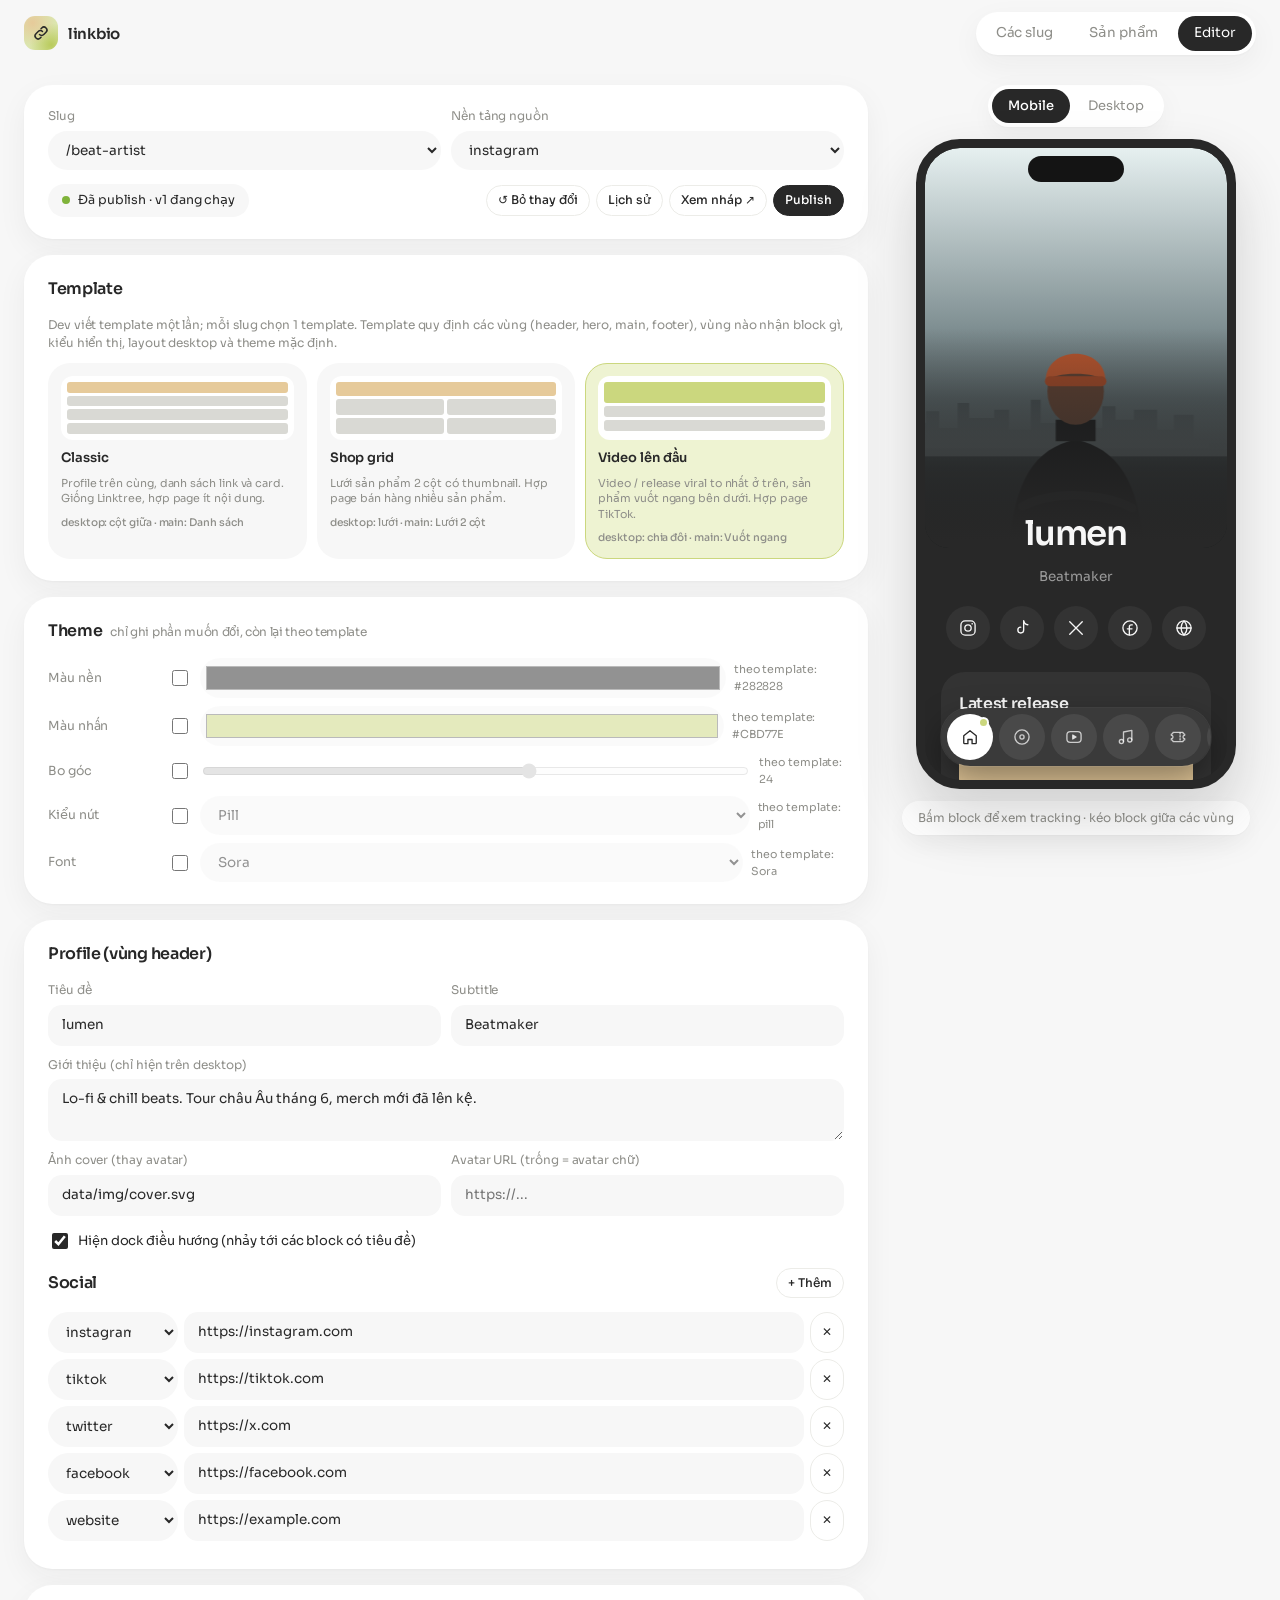
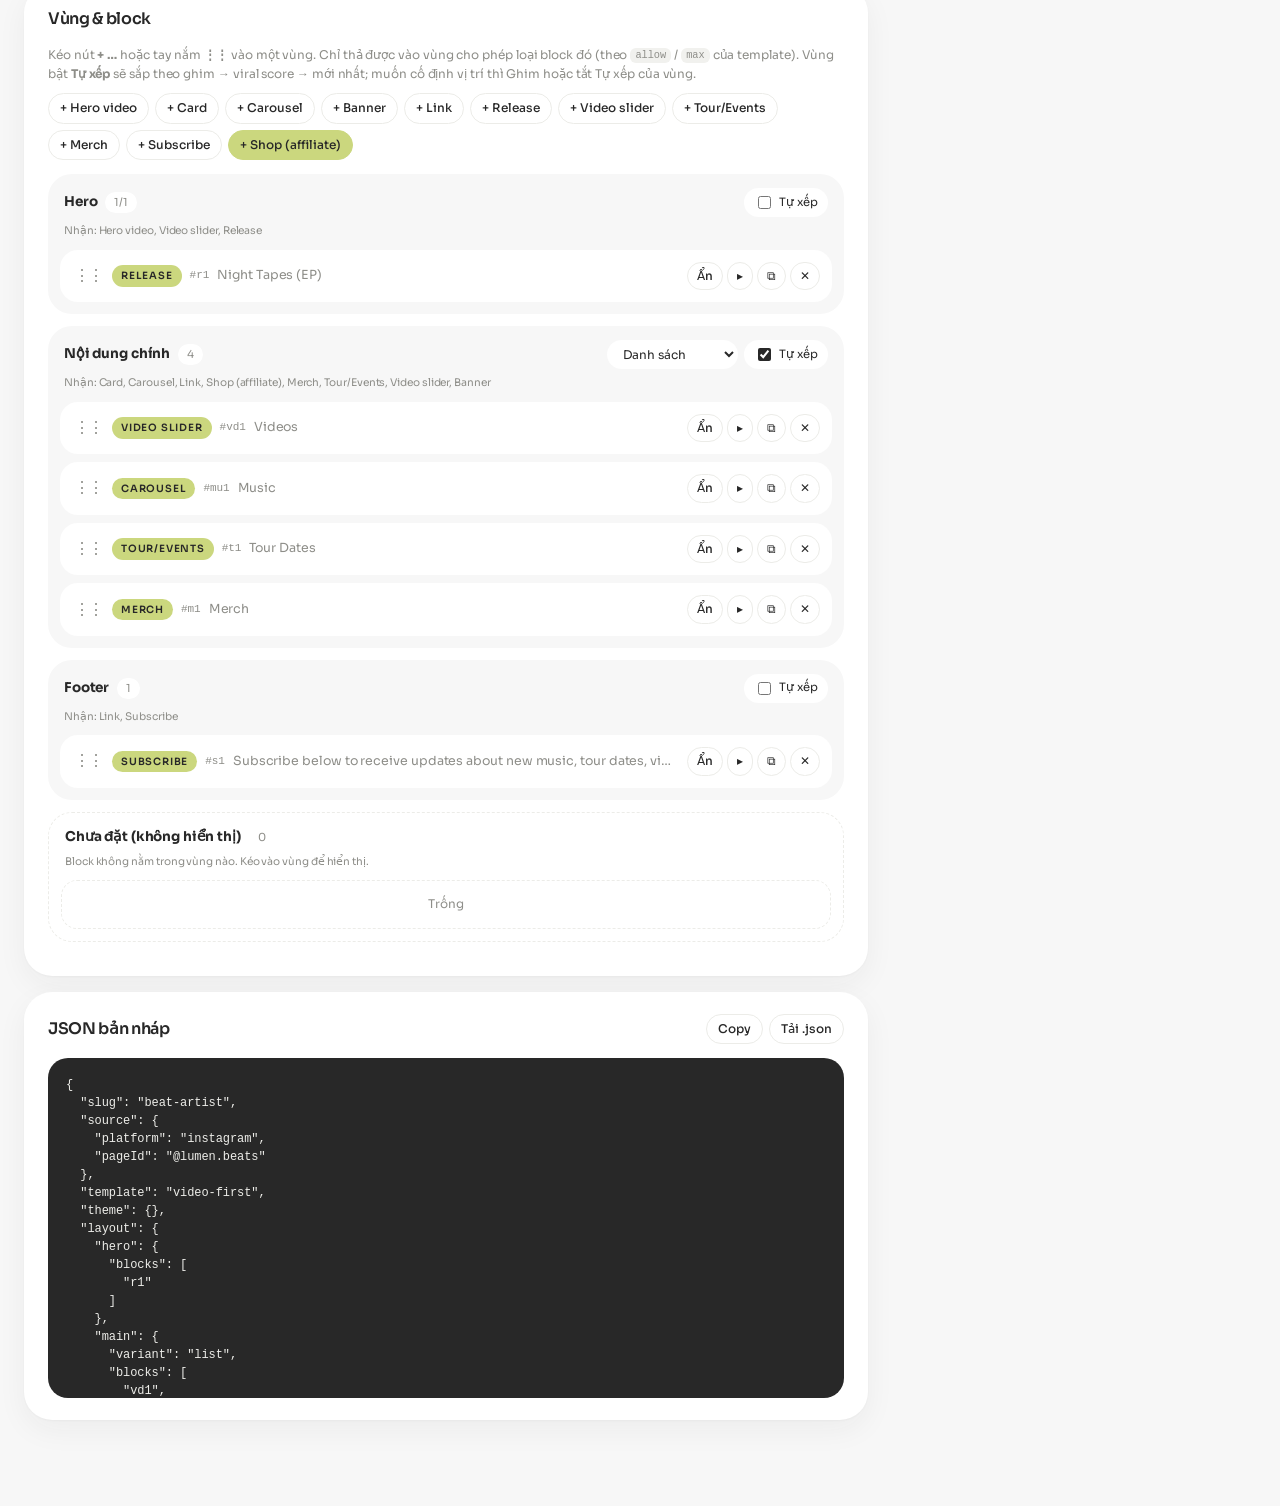
==== commit e4fe0eb7: "Deploy riêng thư mục demo/ lên Vercel - demo/ là thư mục gốc của site, bỏ link Plan (plan.html không" ====
--- a/editor.html
+++ b/editor.html
@@ -140,7 +140,6 @@
     <a href="index.html">Các slug</a>
     <a href="products.html">Sản phẩm</a>
     <a class="on" href="editor.html">Editor</a>
-    <a href="../plan.html">Plan</a>
   </nav>
 </div>
 
